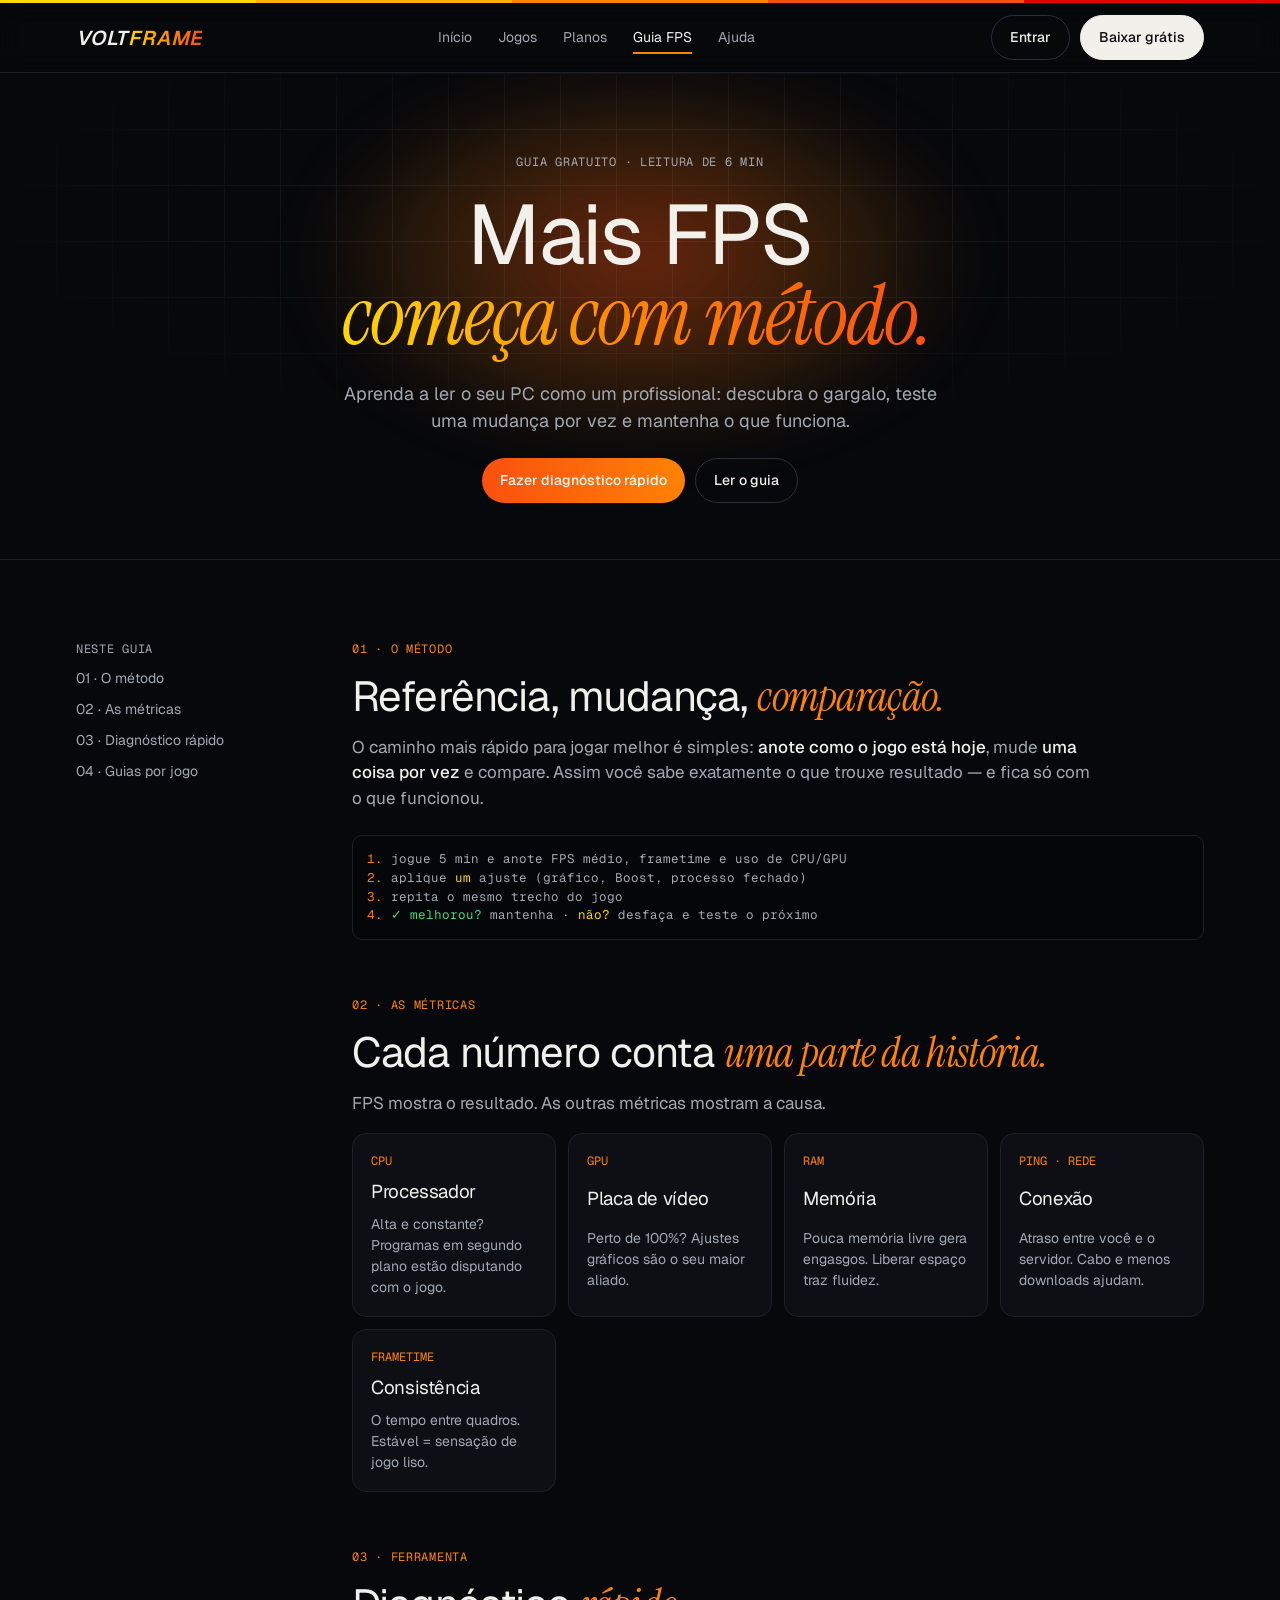
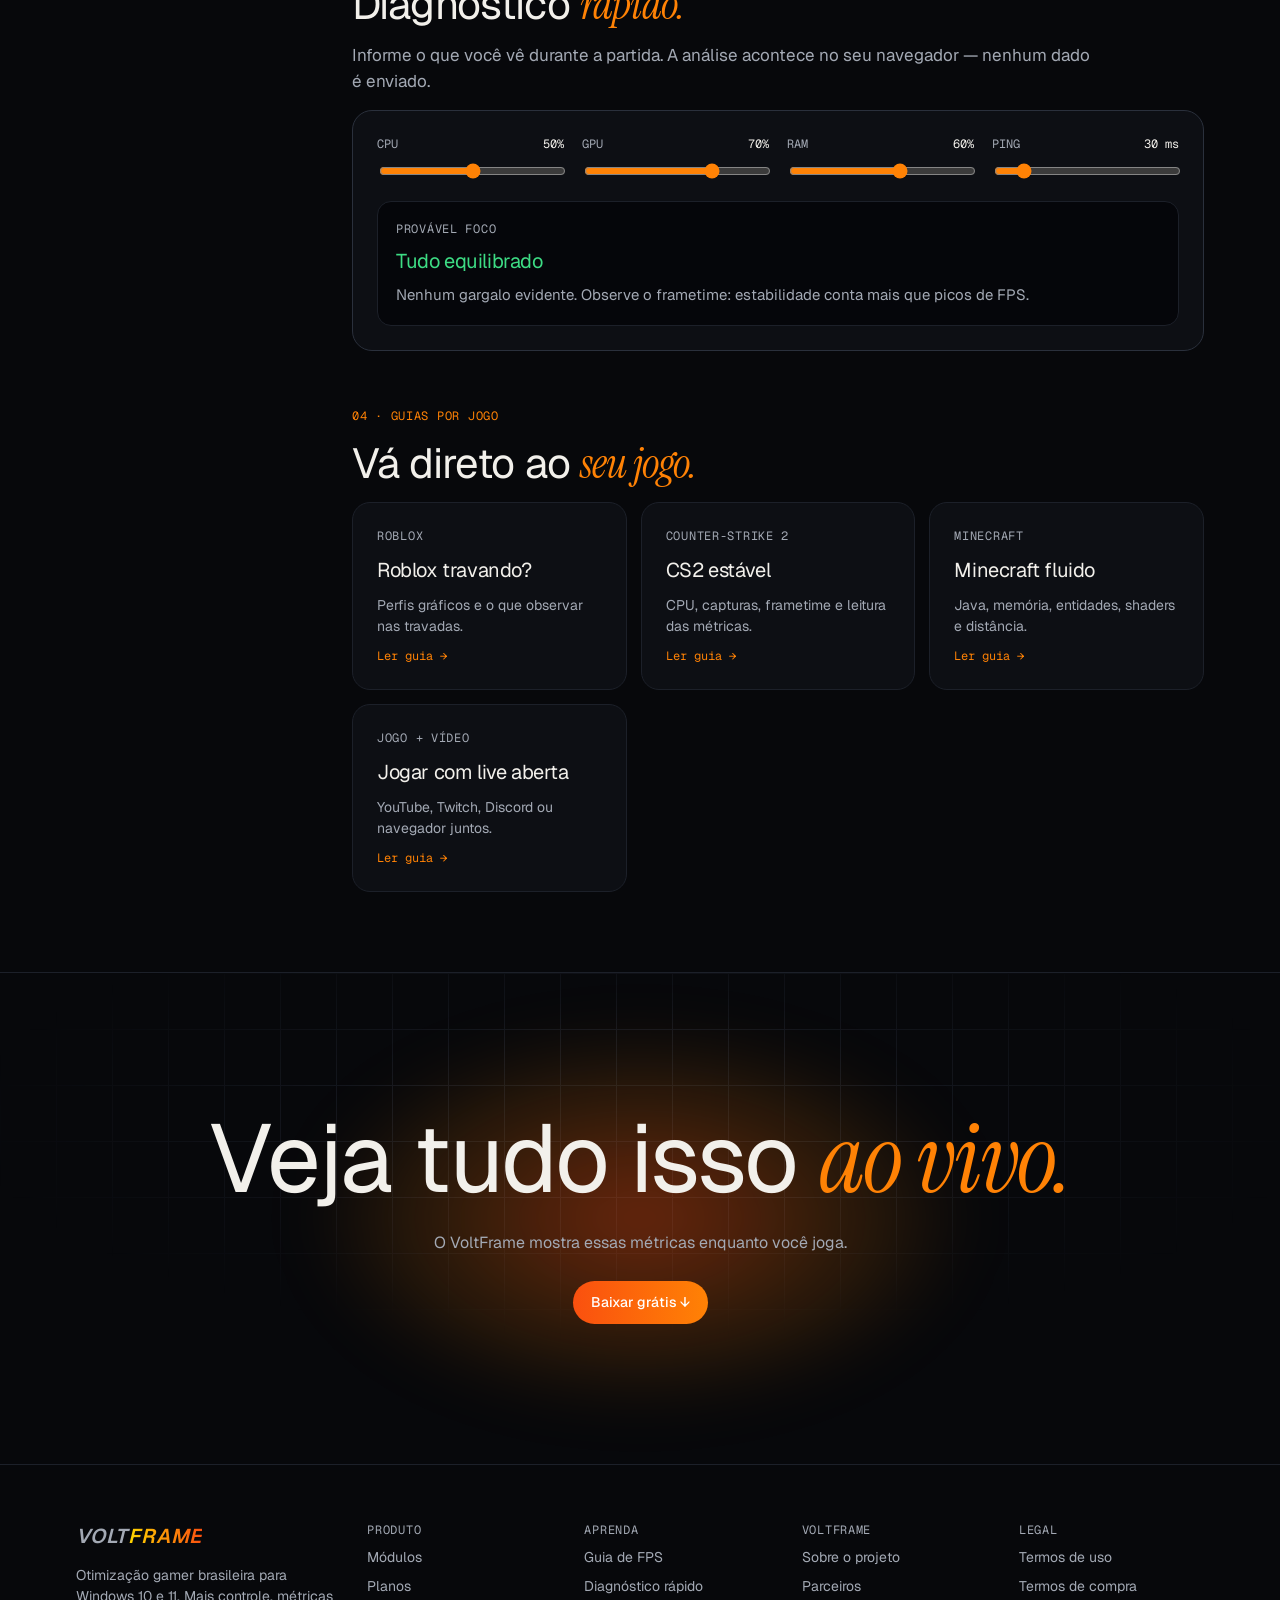
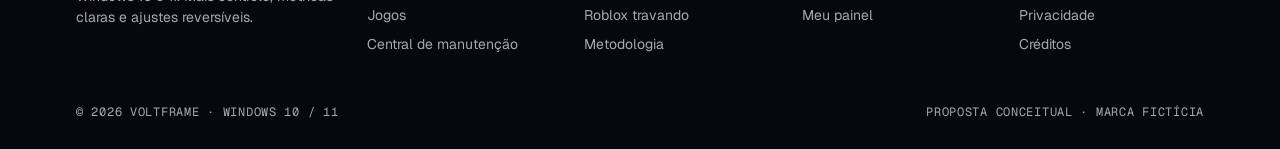
==== guia-fps.html @ 58e5ca70 "Proposta conceitual VoltFrame: home, jogos, planos e guia FPS Co-Authored-By: Claude Opus 5.5 <norep" ====
<!doctype html>
<html lang="pt-BR">
<head>
<meta charset="utf-8">
<meta name="viewport" content="width=device-width, initial-scale=1">
<title>Guia de FPS — VoltFrame</title>
<meta name="description" content="Aprenda a ler CPU, GPU, RAM, rede e frametime e encontre o ajuste certo para o seu PC.">

<link rel="preconnect" href="https://fonts.googleapis.com">
<link href="https://fonts.googleapis.com/css2?family=Instrument+Serif:ital@0;1&family=Geist:wght@400;500;600&family=Geist+Mono:wght@400;500&display=swap" rel="stylesheet">
<link rel="stylesheet" href="styles.css">
</head>
<body data-page="guia">
<main>
<section class="hero sm">
  <div class="gridbg"></div><div class="glow"></div>
  <div class="wrap in">
    <span class="mono">Guia gratuito · leitura de 6 min</span>
    <h1>Mais FPS<br><em class="grad">começa com método.</em></h1>
    <p class="sub">Aprenda a ler o seu PC como um profissional: descubra o gargalo, teste uma mudança por vez e mantenha o que funciona.</p>
    <div class="row" style="justify-content:center"><a class="btn fire" href="#diagnostico">Fazer diagnóstico rápido</a><a class="btn gh" href="#metodo">Ler o guia</a></div>
  </div>
</section>

<section class="blk tight"><div class="wrap layout">
  <nav class="toc" aria-label="Neste guia">
    <span class="mono">Neste guia</span>
    <a href="#metodo">01 · O método</a>
    <a href="#metricas">02 · As métricas</a>
    <a href="#diagnostico">03 · Diagnóstico rápido</a>
    <a href="#guias">04 · Guias por jogo</a>
  </nav>

  <div class="prose">
    <section id="metodo">
      <span class="mono or">01 · O método</span>
      <h2>Referência, mudança, <em>comparação.</em></h2>
      <p>O caminho mais rápido para jogar melhor é simples: <strong>anote como o jogo está hoje</strong>, mude <strong>uma coisa por vez</strong> e compare. Assim você sabe exatamente o que trouxe resultado — e fica só com o que funcionou.</p>
      <div class="term"><span class="k">1.</span> jogue 5 min e anote FPS médio, frametime e uso de CPU/GPU
<span class="k">2.</span> aplique <span class="y">um</span> ajuste (gráfico, Boost, processo fechado)
<span class="k">3.</span> repita o mesmo trecho do jogo
<span class="k">4.</span> <span class="g">✓ melhorou?</span> mantenha · <span class="y">não?</span> desfaça e teste o próximo</div>
    </section>

    <section id="metricas">
      <span class="mono or">02 · As métricas</span>
      <h2>Cada número conta <em>uma parte da história.</em></h2>
      <p>FPS mostra o resultado. As outras métricas mostram a causa.</p>
      <div class="bt">
        <div><b>CPU</b><h3>Processador</h3><p>Alta e constante? Programas em segundo plano estão disputando com o jogo.</p></div>
        <div><b>GPU</b><h3>Placa de vídeo</h3><p>Perto de 100%? Ajustes gráficos são o seu maior aliado.</p></div>
        <div><b>RAM</b><h3>Memória</h3><p>Pouca memória livre gera engasgos. Liberar espaço traz fluidez.</p></div>
        <div><b>PING · REDE</b><h3>Conexão</h3><p>Atraso entre você e o servidor. Cabo e menos downloads ajudam.</p></div>
        <div><b>FRAMETIME</b><h3>Consistência</h3><p>O tempo entre quadros. Estável = sensação de jogo liso.</p></div>
      </div>
    </section>

    <section id="diagnostico">
      <span class="mono or">03 · Ferramenta</span>
      <h2>Diagnóstico <em>rápido.</em></h2>
      <p>Informe o que você vê durante a partida. A análise acontece no seu navegador — nenhum dado é enviado.</p>
      <form class="diag" id="diag" onsubmit="return false">
        <div class="sliders">
          <div class="sl"><label for="cpu">CPU <output id="cpuo">50%</output></label><input type="range" id="cpu" min="0" max="100" value="50"></div>
          <div class="sl"><label for="gpu">GPU <output id="gpuo">70%</output></label><input type="range" id="gpu" min="0" max="100" value="70"></div>
          <div class="sl"><label for="ram">RAM <output id="ramo">60%</output></label><input type="range" id="ram" min="0" max="100" value="60"></div>
          <div class="sl"><label for="ping">PING <output id="pingo">30 ms</output></label><input type="range" id="ping" min="5" max="200" value="30"></div>
        </div>
        <div class="verdict" aria-live="polite"><span class="mono">Provável foco</span><h4 id="vh">—</h4><p id="vp"></p></div>
      </form>
    </section>

    <section id="guias">
      <span class="mono or">04 · Guias por jogo</span>
      <h2>Vá direto ao <em>seu jogo.</em></h2>
      <div class="guides">
        <a class="gd" href="jogos.html#roblox"><span class="mono">Roblox</span><h3>Roblox travando?</h3><p>Perfis gráficos e o que observar nas travadas.</p><span class="go">Ler guia →</span></a>
        <a class="gd" href="jogos.html#cs2"><span class="mono">Counter-Strike 2</span><h3>CS2 estável</h3><p>CPU, capturas, frametime e leitura das métricas.</p><span class="go">Ler guia →</span></a>
        <a class="gd" href="jogos.html#minecraft"><span class="mono">Minecraft</span><h3>Minecraft fluido</h3><p>Java, memória, entidades, shaders e distância.</p><span class="go">Ler guia →</span></a>
        <a class="gd" href="#metricas"><span class="mono">Jogo + vídeo</span><h3>Jogar com live aberta</h3><p>YouTube, Twitch, Discord ou navegador juntos.</p><span class="go">Ler guia →</span></a>
      </div>
    </section>
  </div>
</div></section>

<section class="cta">
  <div class="gridbg"></div><div class="glow" style="top:50%"></div>
  <div class="wrap in">
    <h2>Veja tudo isso <em>ao vivo.</em></h2>
    <p class="sub" style="color:var(--mu)">O VoltFrame mostra essas métricas enquanto você joga.</p>
    <a class="btn fire" href="planos.html">Baixar grátis ↓</a>
  </div>
</section>
</main>
<script src="app.js"></script>
</body>
</html>
---- styles.css ----
:root{
  --bg:#07080B; --bg2:#0D0F14; --bg3:#12151B; --line:#1C2029; --line2:#2A303C;
  --tx:#F2F0EB; --mu:#A3A9B4; --mu2:#737B88;
  --y1:#FFD800; --y2:#FFAF00; --o1:#FF8205; --o2:#FA500F; --r1:#E10500; --ok:#3DDC84; --cy:#4FB7FF;
  --sans:"Geist",system-ui,sans-serif; --serif:"Instrument Serif",Georgia,serif; --mono:"Geist Mono",ui-monospace,monospace;
}
*{box-sizing:border-box}
html{scroll-behavior:smooth}
body{margin:0;background:var(--bg);color:var(--tx);font-family:var(--sans);line-height:1.5;overflow-x:hidden}
a{color:inherit;text-decoration:none}
p{margin:0}
img{max-width:100%;display:block}
h1,h2,h3,h4{margin:0;font-weight:400;letter-spacing:-.02em}
.wrap{max-width:1160px;margin:0 auto;padding:0 16px}
.mono{font-family:var(--mono);font-size:12px;letter-spacing:.06em;text-transform:uppercase;color:var(--mu)}
em.s,h1 em,h2 em{font-family:var(--serif);font-style:italic;font-weight:400}
.grad{background:linear-gradient(90deg,var(--y1),var(--o1),var(--o2));-webkit-background-clip:text;background-clip:text;color:transparent;padding-right:.08em}
.or{color:var(--o1)}
.btn{display:inline-flex;align-items:center;gap:8px;padding:11px 18px;border-radius:999px;font-size:14px;font-weight:500;border:1px solid var(--line2);transition:.2s;cursor:pointer;background:none;color:var(--tx);font-family:var(--sans)}
.btn.pri{background:var(--tx);color:var(--bg);border-color:var(--tx)}
.btn.pri:hover{background:var(--o1);border-color:var(--o1);color:#fff}
.btn.fire{background:linear-gradient(90deg,var(--o2),var(--o1));border:0;color:#fff}
.btn.fire:hover{filter:brightness(1.1)}
.btn.gh:hover{border-color:var(--mu)}
.row{display:flex;flex-wrap:wrap;gap:10px}

/* backdrop */
.gridbg{position:absolute;inset:0;background-image:linear-gradient(var(--line) 1px,transparent 1px),linear-gradient(90deg,var(--line) 1px,transparent 1px);background-size:56px 56px;mask-image:radial-gradient(ellipse 70% 60% at 50% 30%,#000 30%,transparent 75%);-webkit-mask-image:radial-gradient(ellipse 70% 60% at 50% 30%,#000 30%,transparent 75%);opacity:.7;pointer-events:none}
.glow{position:absolute;left:50%;top:38%;width:min(900px,120vw);height:520px;transform:translate(-50%,-50%);background:radial-gradient(closest-side,rgba(250,80,15,.42),rgba(255,130,5,.16) 45%,transparent 75%);filter:blur(30px);pointer-events:none;animation:pulse 6s ease-in-out infinite}
@keyframes pulse{50%{opacity:.7;transform:translate(-50%,-50%) scale(1.06)}}
@media (prefers-reduced-motion:reduce){.glow{animation:none}html{scroll-behavior:auto}}

/* header */
.stripe{display:grid;grid-template-columns:repeat(5,1fr);height:3px}
.stripe i:nth-child(1){background:var(--y1)}.stripe i:nth-child(2){background:var(--y2)}.stripe i:nth-child(3){background:var(--o1)}.stripe i:nth-child(4){background:var(--o2)}.stripe i:nth-child(5){background:var(--r1)}
header.top{position:sticky;top:0;z-index:20;backdrop-filter:blur(12px);-webkit-backdrop-filter:blur(12px);background:rgba(7,8,11,.75);border-bottom:1px solid var(--line)}
nav.main{display:flex;align-items:center;justify-content:space-between;gap:16px;padding:12px 0}
.brand img{height:34px;width:auto}
.links{display:flex;gap:26px;font-size:14px;color:var(--mu)}
.links a:hover,.links a[aria-current=page]{color:var(--tx)}
.links a[aria-current=page]{position:relative}
.links a[aria-current=page]::after{content:"";position:absolute;left:0;right:0;bottom:-6px;height:2px;background:var(--o1)}
.menu{display:none;background:none;border:1px solid var(--line2);color:var(--tx);border-radius:10px;padding:8px 12px;font-family:var(--mono);font-size:12px}
@media (max-width:860px){
  .links{display:none;position:absolute;left:0;right:0;top:100%;flex-direction:column;gap:0;background:var(--bg);border-bottom:1px solid var(--line);padding:8px 16px}
  .links.open{display:flex}
  .links a{padding:12px 0;border-bottom:1px solid var(--line)}
  .links a[aria-current=page]::after{display:none}
  .menu{display:block}
  .navcta .gh{display:none}
}

/* hero */
.hero{position:relative;padding:96px 0 72px;text-align:center;overflow:hidden}
.hero.sm{padding:80px 0 56px}
.hero .in{position:relative;display:grid;justify-items:center;gap:24px}
.pill{display:inline-flex;align-items:center;gap:8px;padding:6px 12px 6px 6px;border:1px solid var(--line2);border-radius:999px;background:rgba(13,15,20,.8);font-size:13px;color:var(--mu)}
.pill b{background:var(--o2);color:#fff;border-radius:999px;padding:2px 8px;font-weight:500;font-size:11px;font-family:var(--mono)}
.hero h1{font-size:clamp(44px,8.5vw,104px);line-height:.95;max-width:960px}
.hero.sm h1{font-size:clamp(40px,7vw,84px)}
.hero .sub{font-size:18px;color:var(--mu);max-width:600px}
.props{display:flex;flex-wrap:wrap;justify-content:center;gap:8px 22px;font-family:var(--mono);font-size:12px;color:var(--mu)}
.props span::before{content:"✓ ";color:var(--ok)}

/* command bar */
.cmd{width:min(640px,100%);border:1px solid var(--line2);background:rgba(13,15,20,.9);border-radius:16px;padding:8px;display:flex;align-items:center;gap:10px;box-shadow:0 0 0 1px rgba(250,80,15,.12),0 20px 80px -20px rgba(250,80,15,.35);text-align:left}
.sr{position:absolute;width:1px;height:1px;overflow:hidden;clip:rect(0 0 0 0)}
.cmd .pr{font-family:var(--mono);color:var(--o1);padding-left:10px}
.cmd input{flex:1;min-width:0;background:none;border:0;outline:0;color:var(--tx);font-family:var(--mono);font-size:15px;padding:10px 0}
.cmd input::placeholder{color:var(--mu2)}
.cmd button{background:var(--o2);color:#fff;border:0;border-radius:10px;padding:10px 16px;font-family:var(--mono);font-size:13px;cursor:pointer;white-space:nowrap}
.out{width:min(640px,100%);font-family:var(--mono);font-size:13px;color:var(--mu);text-align:left;min-height:20px}
.out span{color:var(--y1)}
.out a{color:var(--o1);text-decoration:underline}
.chips{display:flex;flex-wrap:wrap;gap:8px;justify-content:center}
.chips button,.fbtn{background:transparent;border:1px solid var(--line2);color:var(--mu);border-radius:999px;padding:6px 13px;font-family:var(--mono);font-size:12px;cursor:pointer}
.chips button:hover,.fbtn:hover{color:var(--tx);border-color:var(--o1)}
.fbtn[aria-pressed=true]{background:var(--tx);color:var(--bg);border-color:var(--tx)}

/* telemetry */
.tele{position:relative;margin-top:56px;border:1px solid var(--line2);border-radius:18px;background:linear-gradient(180deg,var(--bg2),var(--bg));overflow:hidden;text-align:left}
.tele .bar{display:flex;justify-content:space-between;gap:12px;padding:12px 18px;border-bottom:1px solid var(--line);font-family:var(--mono);font-size:12px;color:var(--mu);flex-wrap:wrap}
.dot{display:inline-block;width:7px;height:7px;border-radius:50%;background:var(--ok);margin-right:6px;box-shadow:0 0 10px var(--ok)}
.tgrid{display:grid;grid-template-columns:repeat(auto-fit,minmax(150px,1fr))}
.tgrid>div{padding:18px;border-right:1px solid var(--line);border-bottom:1px solid var(--line);display:grid;gap:8px;min-width:0}
.tgrid strong{font-size:34px;font-weight:500;font-variant-numeric:tabular-nums}
.tgrid small{font-size:14px;color:var(--mu)}
svg.spark{width:100%;height:34px;display:block}
.tfoot{display:flex;justify-content:space-between;align-items:center;gap:12px;padding:14px 18px;flex-wrap:wrap}
.boost{display:inline-flex;align-items:center;gap:10px;background:linear-gradient(90deg,var(--o2),var(--o1));color:#fff;border:0;border-radius:10px;padding:10px 16px;font-family:var(--mono);font-size:13px;cursor:pointer}
.boost[aria-pressed=true]{background:#14231a;color:var(--ok);box-shadow:inset 0 0 0 1px var(--ok)}

/* sections */
section.blk{padding:112px 0;border-top:1px solid var(--line)}
section.blk.tight{padding:80px 0}
.head{display:grid;gap:16px;max-width:760px;margin-bottom:48px}
.head h2{font-size:clamp(34px,5.5vw,64px);line-height:1}
.head h2 em{color:var(--o1)}
.head p{color:var(--mu);font-size:17px}
.head.c{margin-left:auto;margin-right:auto;text-align:center;justify-items:center}

/* pillars */
.pillars{display:grid;grid-template-columns:repeat(auto-fit,minmax(260px,1fr));gap:14px}
.pillar{background:var(--bg2);border:1px solid var(--line);border-radius:18px;padding:28px;display:grid;gap:12px;align-content:start}
.pillar .ic{width:44px;height:44px;border-radius:12px;display:grid;place-items:center;background:linear-gradient(135deg,rgba(255,175,0,.18),rgba(250,80,15,.18));border:1px solid rgba(250,80,15,.35);color:var(--o1);font-family:var(--mono);font-size:18px}
.pillar h3{font-size:24px}
.pillar p{color:var(--mu)}

/* game logo grid */
.lgrid{display:grid;grid-template-columns:repeat(auto-fit,minmax(170px,1fr));border-top:1px solid var(--line);border-left:1px solid var(--line)}
.lg{position:relative;aspect-ratio:1.4;border-right:1px solid var(--line);border-bottom:1px solid var(--line);display:grid;place-items:center;font-family:var(--serif);font-size:28px;color:var(--mu);outline:0;transition:color .2s,background .2s}
.lg:hover,.lg:focus-visible{color:var(--tx);background:var(--bg2)}
.lg .pop{position:absolute;left:50%;bottom:calc(100% - 18px);transform:translate(-50%,8px);width:260px;max-width:80vw;background:var(--bg3);border:1px solid var(--line2);border-radius:14px;padding:16px;font-family:var(--sans);font-size:14px;text-align:left;color:var(--tx);opacity:0;pointer-events:none;transition:.2s;z-index:3;box-shadow:0 20px 50px -10px #000}
.lg:hover .pop,.lg:focus-visible .pop{opacity:1;transform:translate(-50%,0)}
.pop .mono{display:block;margin-bottom:6px;color:var(--o1)}
.pop p{color:var(--mu);margin-top:6px}
.hint{margin-top:14px;font-family:var(--mono);font-size:12px;color:var(--mu2)}

/* bento */
.bento{display:grid;grid-template-columns:repeat(6,1fr);gap:14px}
.bx{grid-column:span 3;background:var(--bg2);border:1px solid var(--line);border-radius:18px;padding:26px;display:grid;gap:12px;align-content:start;min-width:0}
.bx.w4{grid-column:span 4}.bx.w2{grid-column:span 2}.bx.w6{grid-column:span 6}
.bx h3{font-size:24px}
.bx p{color:var(--mu)}
.bx:hover{border-color:var(--line2)}
@media (max-width:760px){.bx,.bx.w4,.bx.w2{grid-column:span 6}}
.term{font-family:var(--mono);font-size:12.5px;background:#05060A;border:1px solid var(--line);border-radius:10px;padding:14px;color:var(--mu);overflow-x:auto;white-space:pre;margin-top:8px}
.term .k{color:var(--o1)}.term .g{color:var(--ok)}.term .y{color:var(--y1)}
.ram{display:grid;grid-template-columns:repeat(16,1fr);gap:3px;margin-top:8px}
.ram i{aspect-ratio:1;border-radius:2px;background:var(--line)}
.ram i.u{background:var(--o2)}.ram i.c{background:var(--y2)}

/* steps */
.steps{display:grid;grid-template-columns:repeat(auto-fit,minmax(240px,1fr));border-top:1px solid var(--line)}
.steps>div{padding:28px 24px;display:grid;gap:10px;border-right:1px solid var(--line);align-content:start}
.steps>div:last-child{border-right:0}
.steps h3{font-size:22px}.steps p{color:var(--mu)}
@media (max-width:760px){.steps>div{border-right:0;border-bottom:1px solid var(--line);padding-left:0}}

/* faq */
.faq{display:grid;grid-template-columns:repeat(auto-fit,minmax(300px,1fr));gap:48px}
details{border-bottom:1px solid var(--line);padding:20px 0}
summary{cursor:pointer;list-style:none;display:flex;justify-content:space-between;gap:12px;font-size:18px}
summary::-webkit-details-marker{display:none}
summary::after{content:"+";font-family:var(--mono);color:var(--o1)}
details[open] summary::after{content:"−"}
details p{color:var(--mu);margin-top:10px}

/* plans */
.plans{display:grid;grid-template-columns:repeat(auto-fit,minmax(260px,1fr));gap:14px;align-items:stretch}
.plan{border:1px solid var(--line);border-radius:20px;padding:28px;display:grid;gap:16px;align-content:start;background:var(--bg2);position:relative}
.plan.pro{border-color:rgba(250,80,15,.6);box-shadow:0 0 70px -20px rgba(250,80,15,.55)}
.plan .tag{position:absolute;top:-11px;left:24px;background:var(--o2);color:#fff;font-family:var(--mono);font-size:11px;padding:3px 10px;border-radius:999px}
.price{font-size:48px;font-family:var(--serif);line-height:1}
.price small{font-family:var(--sans);font-size:14px;color:var(--mu)}
.plan ul{margin:0;padding:0;list-style:none;display:grid;gap:8px;color:var(--mu);font-size:14px}
.plan li::before{content:"✓  ";color:var(--ok);font-family:var(--mono)}
.plan .btn{justify-content:center}
.toggle{display:inline-flex;border:1px solid var(--line2);border-radius:999px;padding:4px}
.toggle button{background:none;border:0;color:var(--mu);padding:8px 16px;border-radius:999px;font-family:var(--mono);font-size:12px;cursor:pointer}
.toggle button[aria-pressed=true]{background:var(--tx);color:var(--bg)}
.tablewrap{overflow-x:auto;border:1px solid var(--line);border-radius:18px}
table.cmp{width:100%;border-collapse:collapse;min-width:620px;font-size:14px}
.cmp th,.cmp td{padding:16px 20px;border-bottom:1px solid var(--line);text-align:center}
.cmp th:first-child,.cmp td:first-child{text-align:left}
.cmp thead th{font-family:var(--mono);font-size:12px;text-transform:uppercase;color:var(--mu);font-weight:400;background:var(--bg2)}
.cmp thead th.hl{color:var(--o1)}
.cmp td.hl{background:rgba(250,80,15,.05)}
.cmp tr.grp td{font-family:var(--mono);font-size:11px;text-transform:uppercase;color:var(--mu2);background:var(--bg2);text-align:left}
.y{color:var(--ok)} .n{color:var(--mu2)}
.note{margin-top:16px;font-family:var(--mono);font-size:12px;color:var(--mu2)}

/* games page */
.gfilter{display:flex;flex-wrap:wrap;gap:8px;margin-bottom:24px;align-items:center}
.gfilter input{background:var(--bg2);border:1px solid var(--line2);border-radius:999px;color:var(--tx);padding:8px 14px;font-family:var(--mono);font-size:13px;min-width:0;flex:1 1 220px;max-width:320px}
.gcards{display:grid;grid-template-columns:repeat(auto-fill,minmax(270px,1fr));gap:14px}
.gc{background:var(--bg2);border:1px solid var(--line);border-radius:18px;overflow:hidden;display:grid;transition:.2s}
.gc:hover{border-color:var(--line2);transform:translateY(-2px)}
.gc .cover{aspect-ratio:16/8;display:grid;place-items:center;font-family:var(--serif);font-size:38px;position:relative;overflow:hidden}
.gc .cover::after{content:"";position:absolute;inset:0;background-image:linear-gradient(rgba(255,255,255,.06) 1px,transparent 1px),linear-gradient(90deg,rgba(255,255,255,.06) 1px,transparent 1px);background-size:22px 22px}
.gc .body{padding:20px;display:grid;gap:10px}
.gc h3{font-size:20px}
.gc p{color:var(--mu);font-size:14px}
.tags{display:flex;gap:6px;flex-wrap:wrap}
.tags span{font-family:var(--mono);font-size:11px;border:1px solid var(--line2);color:var(--mu);padding:3px 8px;border-radius:999px}
.badge{font-family:var(--mono);font-size:11px;color:var(--ok)}
.badge.star{color:var(--y1)}
.profiles{display:grid;grid-template-columns:repeat(3,1fr);gap:8px;margin-top:6px}
.profiles button{background:var(--bg);border:1px solid var(--line2);color:var(--mu);border-radius:12px;padding:16px 10px;font-family:var(--sans);font-size:14px;cursor:pointer;display:grid;gap:4px}
.profiles button small{font-family:var(--mono);font-size:10px;color:var(--mu2)}
.profiles button[aria-pressed=true]{border-color:var(--o1);color:var(--tx);background:rgba(250,80,15,.08)}
@media (max-width:520px){.profiles{grid-template-columns:1fr}}

/* guide page */
.layout{display:grid;grid-template-columns:220px 1fr;gap:56px}
@media (max-width:860px){.layout{grid-template-columns:1fr}.toc{display:none}}
.toc{position:sticky;top:90px;align-self:start;display:grid;gap:10px;font-size:14px;color:var(--mu)}
.toc a:hover{color:var(--tx)}
.prose{display:grid;gap:56px;min-width:0}
.prose section{display:grid;gap:16px;scroll-margin-top:90px}
.prose h2{font-size:clamp(28px,4vw,42px);line-height:1.05}
.prose h2 em{color:var(--o1)}
.prose p{color:var(--mu);font-size:17px;max-width:68ch}
.prose p strong{color:var(--tx);font-weight:500}
.bt{display:grid;grid-template-columns:repeat(auto-fit,minmax(200px,1fr));gap:12px}
.bt div{background:var(--bg2);border:1px solid var(--line);border-radius:14px;padding:18px;display:grid;gap:8px}
.bt b{font-family:var(--mono);font-size:12px;color:var(--o1);font-weight:400}
.bt p{font-size:14px}
.diag{background:var(--bg2);border:1px solid var(--line2);border-radius:20px;padding:24px;display:grid;gap:20px}
.sliders{display:grid;grid-template-columns:repeat(auto-fit,minmax(180px,1fr));gap:18px}
.sl{display:grid;gap:8px}
.sl label{display:flex;justify-content:space-between;font-family:var(--mono);font-size:12px;color:var(--mu)}
.sl output{color:var(--tx)}
input[type=range]{width:100%;accent-color:var(--o1)}
.verdict{border-radius:14px;padding:18px;background:#05060A;border:1px solid var(--line);display:grid;gap:8px}
.verdict h4{font-size:20px}
.verdict p{font-size:15px}
.guides{display:grid;grid-template-columns:repeat(auto-fit,minmax(240px,1fr));gap:14px}
.gd{background:var(--bg2);border:1px solid var(--line);border-radius:18px;padding:24px;display:grid;gap:10px;align-content:start;transition:.2s}
.gd:hover{border-color:var(--o1)}
.gd h3{font-size:20px}.gd p{color:var(--mu);font-size:14px}
.gd .go{font-family:var(--mono);font-size:12px;color:var(--o1)}

/* cta + footer */
.cta{position:relative;padding:140px 0;text-align:center;overflow:hidden;border-top:1px solid var(--line)}
.cta .in{position:relative;display:grid;justify-items:center;gap:26px}
.cta h2{font-size:clamp(44px,8vw,96px);line-height:.95}
.cta h2 em{color:var(--o1)}
footer.foot{padding:56px 0 28px;border-top:1px solid var(--line)}
.fgrid{display:grid;grid-template-columns:1.4fr repeat(4,1fr);gap:32px;font-size:14px}
@media (max-width:860px){.fgrid{grid-template-columns:repeat(2,1fr)}.fgrid>div:first-child{grid-column:span 2}}
.fgrid div{display:grid;gap:8px;align-content:start;color:var(--mu)}
.fgrid a:hover{color:var(--tx)}
.fgrid img{height:40px;width:auto;margin-bottom:6px}
.legal{margin-top:48px;display:flex;justify-content:space-between;flex-wrap:wrap;gap:12px}
.wm{font-family:var(--sans);font-weight:600;font-size:20px;letter-spacing:.04em;font-style:italic}
.wm b{font-weight:600;background:linear-gradient(90deg,var(--y1),var(--o2));-webkit-background-clip:text;background-clip:text;color:transparent}
.fgrid .wm{margin-bottom:6px}
:root{color-scheme:dark}
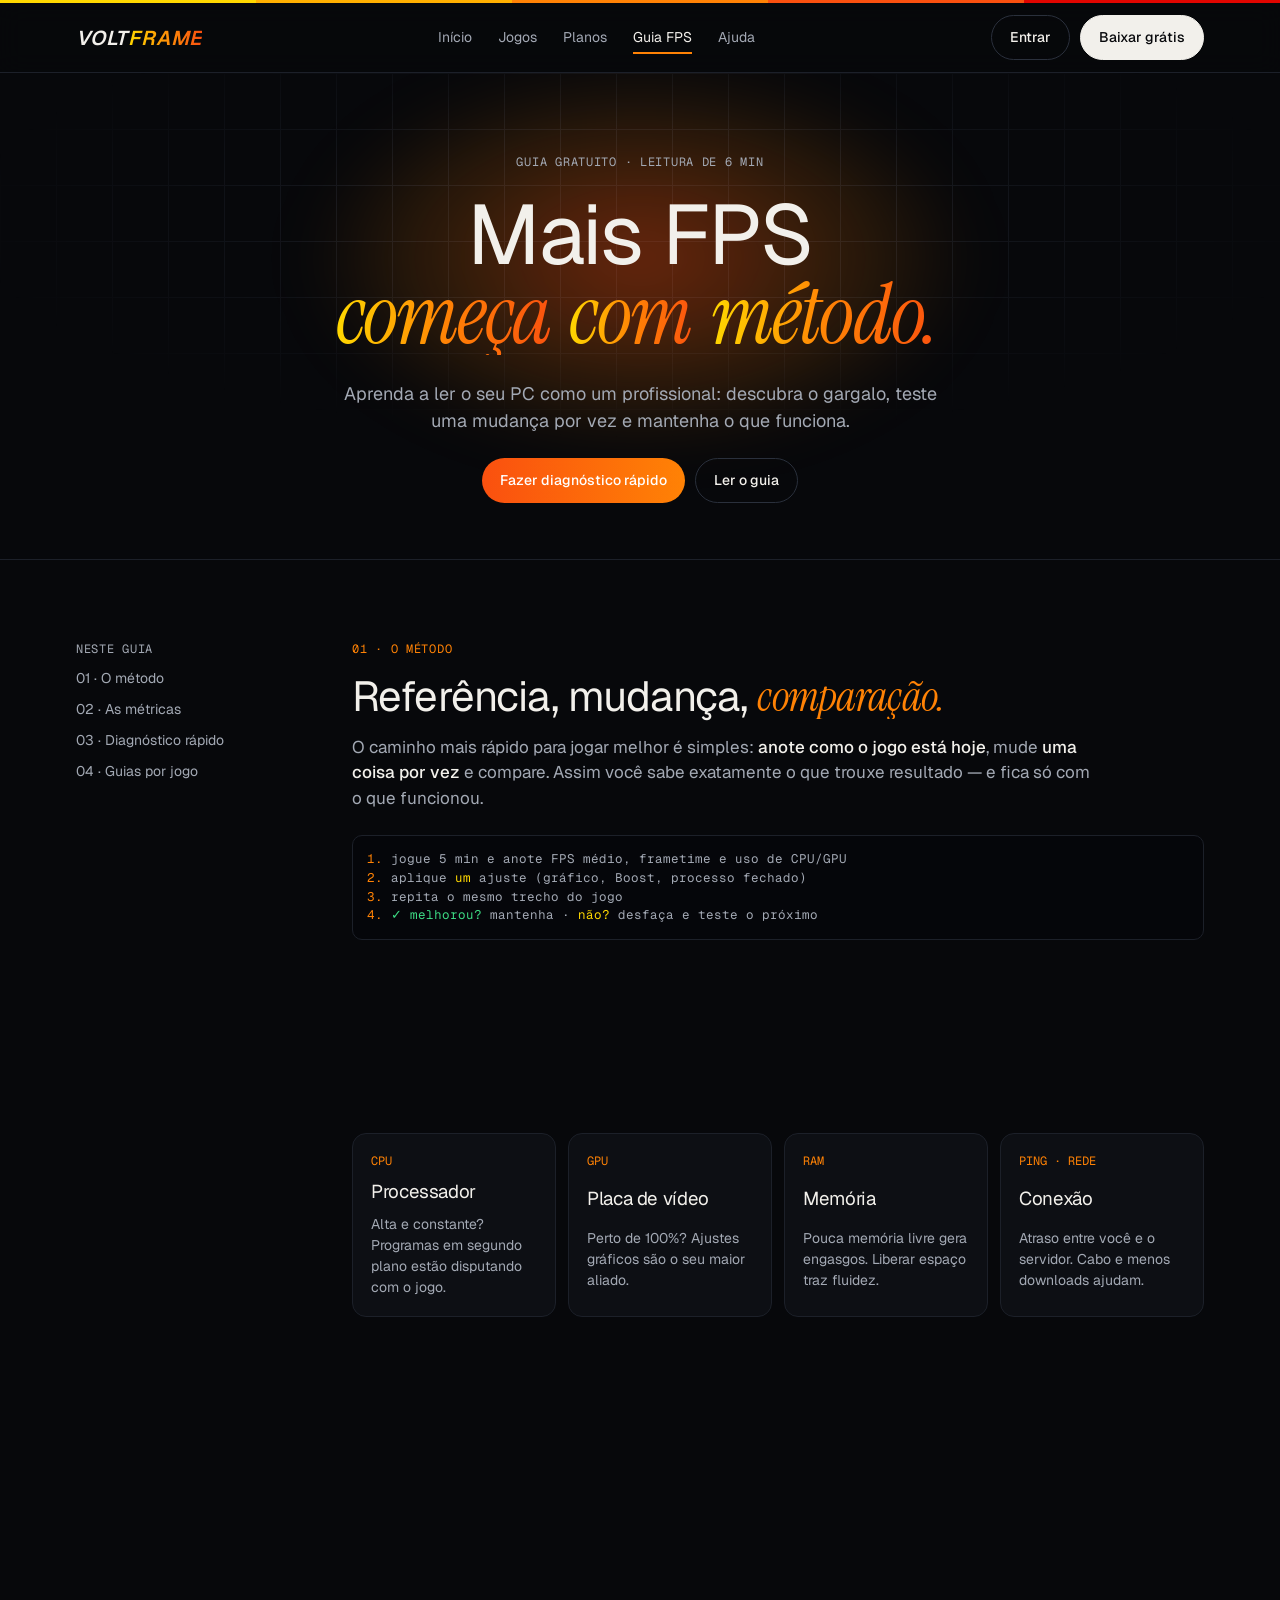
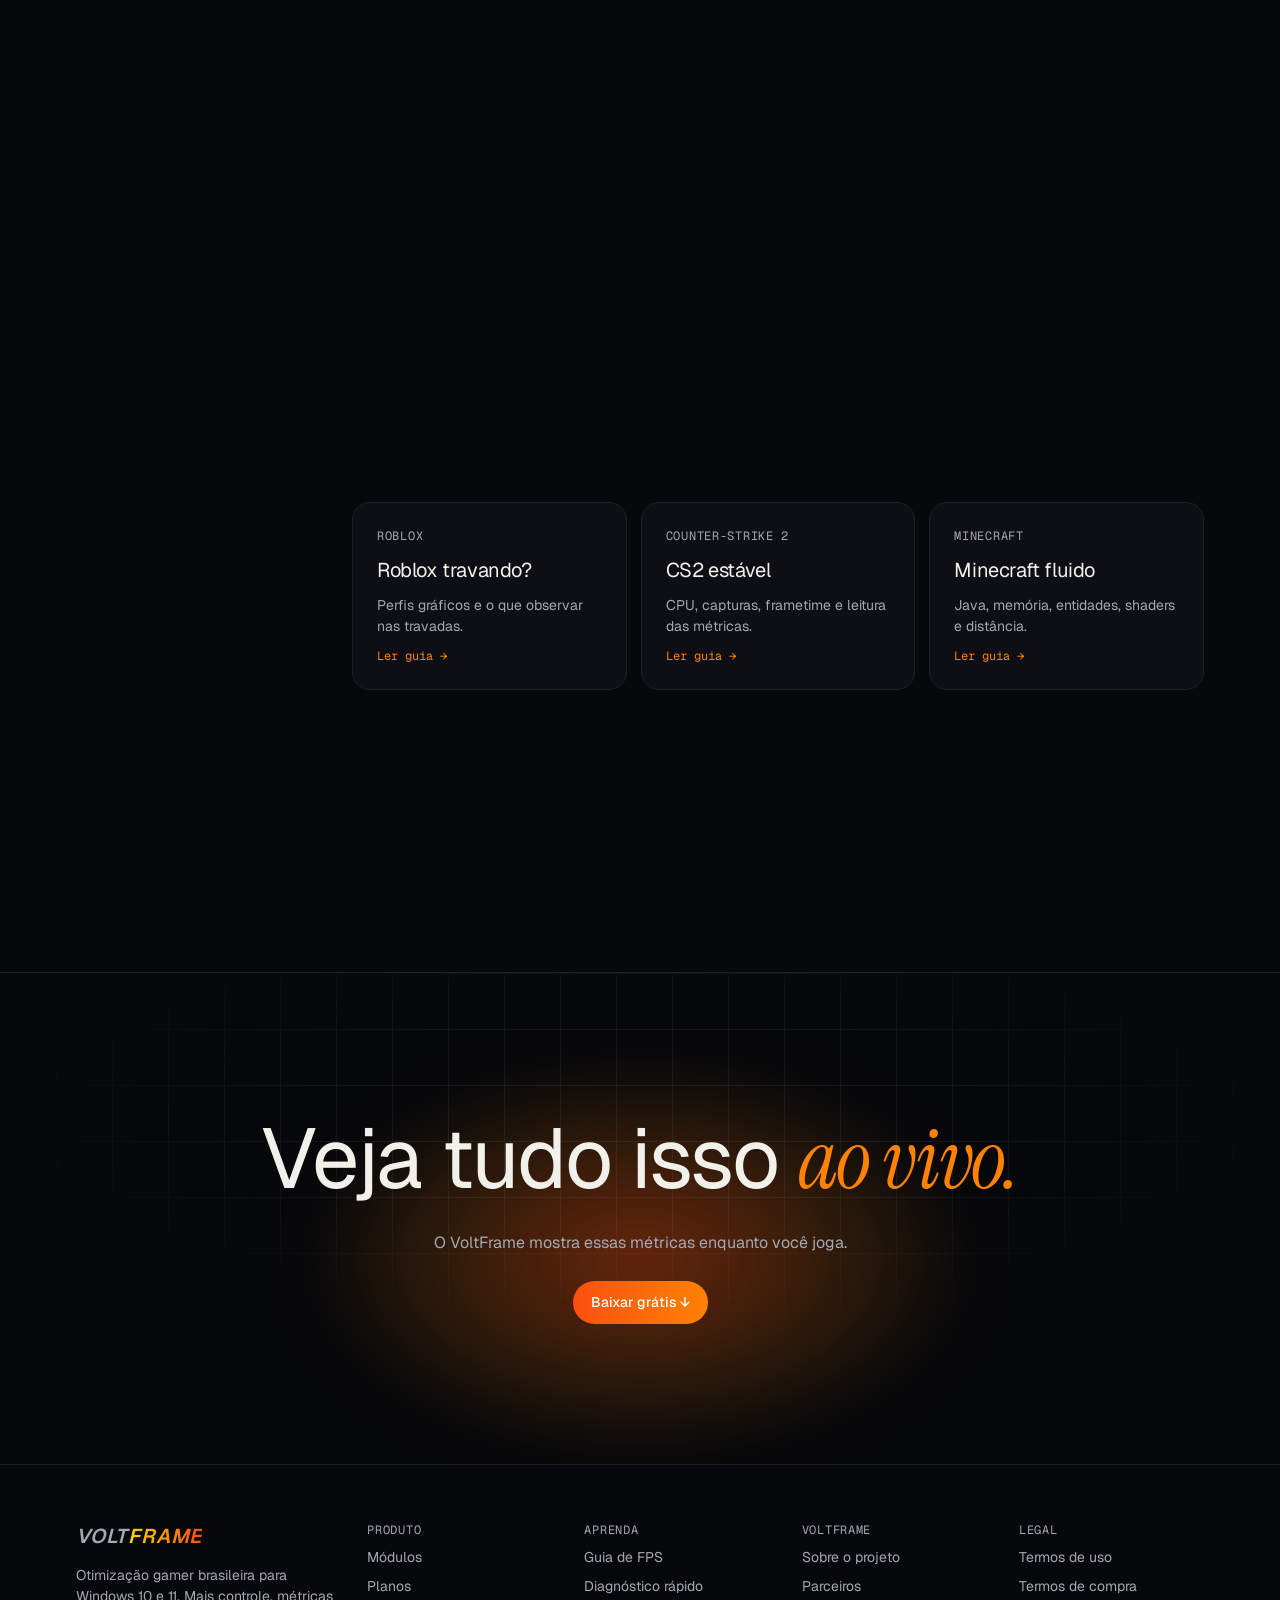
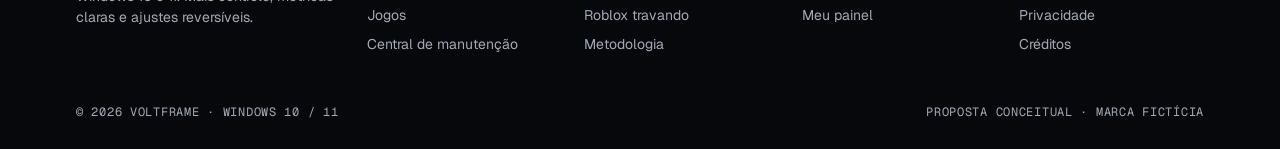
==== commit daa1fdea: "Adiciona camada de motion: transições de página, reveals no scroll, parallax e hovers Co-Authored-By" ====
--- a/guia-fps.html
+++ b/guia-fps.html
@@ -9,6 +9,7 @@
 <link rel="preconnect" href="https://fonts.googleapis.com">
 <link href="https://fonts.googleapis.com/css2?family=Instrument+Serif:ital@0;1&family=Geist:wght@400;500;600&family=Geist+Mono:wght@400;500&display=swap" rel="stylesheet">
 <link rel="stylesheet" href="styles.css">
+<link rel="stylesheet" href="motion.css">
 </head>
 <body data-page="guia">
 <main>
@@ -93,5 +94,6 @@
 </section>
 </main>
 <script src="app.js"></script>
+<script src="motion.js"></script>
 </body>
 </html>
--- a/motion.css
+++ b/motion.css
@@ -0,0 +1,112 @@
+/* Motion layer: page transitions, scroll reveals, hover in/out, scroll-linked effects. */
+@view-transition{navigation:auto}
+::view-transition-old(root){animation:vt-out .28s cubic-bezier(.4,0,1,1) both}
+::view-transition-new(root){animation:vt-in .45s cubic-bezier(.16,1,.3,1) both}
+@keyframes vt-out{to{opacity:0;transform:translateY(-8px);filter:blur(4px)}}
+@keyframes vt-in{from{opacity:0;transform:translateY(12px);filter:blur(6px)}}
+
+:root{--ease-out:cubic-bezier(.16,1,.3,1);--ease-io:cubic-bezier(.65,0,.35,1)}
+
+/* scroll progress */
+.sprog{position:fixed;top:0;left:0;right:0;height:2px;z-index:50;transform-origin:0 50%;transform:scaleX(var(--p,0));background:linear-gradient(90deg,var(--y1),var(--o1),var(--o2),var(--r1));pointer-events:none}
+
+/* header: condense + hide on scroll down */
+header.top{transition:transform .45s var(--ease-out),background .3s,border-color .3s}
+header.top nav.main{transition:padding .35s var(--ease-out)}
+.scrolled header.top{background:rgba(7,8,11,.88)}
+.scrolled header.top nav.main{padding:8px 0}
+.hide-nav header.top{transform:translateY(-110%)}
+
+/* hero intro: words rise in */
+.w{display:inline-block;overflow:hidden;vertical-align:top;padding-bottom:.08em;margin-bottom:-.08em}
+.w>span{display:inline-block;transform:translateY(105%);animation:rise .9s var(--ease-out) forwards;animation-delay:calc(var(--i)*55ms + 120ms)}
+.w>span.grad{padding-right:.08em}
+@keyframes rise{to{transform:none}}
+.intro{opacity:0;transform:translateY(14px);animation:fadeup .8s var(--ease-out) forwards;animation-delay:calc(var(--d,0)*1ms)}
+@keyframes fadeup{to{opacity:1;transform:none}}
+
+/* hero parallax */
+.hero .glow,.cta .glow{translate:0 var(--py,0px)}
+.hero .gridbg{translate:0 calc(var(--py,0px)*-.4)}
+.hero .in{opacity:var(--ho,1);translate:0 calc(var(--py,0px)*-.25)}
+
+/* scroll reveal — only applied to elements that start below the fold */
+/* uses an animation on `translate` so it never fights hover transitions on `transform` */
+.rv.pre{opacity:0}
+.rv.show{animation:reveal .9s var(--ease-out) both;animation-delay:calc(var(--s,0)*70ms)}
+@keyframes reveal{from{opacity:0;translate:0 32px;filter:blur(6px)}}
+
+/* section headings: accent word sweeps in */
+.head h2 em,.prose h2 em,.cta h2 em{display:inline-block;transition:clip-path 1.1s var(--ease-io) .15s;clip-path:inset(0 0 0 0)}
+.rv.pre .head h2 em,.head.rv.pre h2 em,.prose section.rv.pre h2 em{clip-path:inset(0 100% 0 0)}
+
+/* telemetry tilts up into place */
+.tele{transform:perspective(1400px) rotateX(var(--tx,0deg)) scale(var(--ts,1));transform-origin:50% 0;transition:box-shadow .5s}
+.tele:hover{box-shadow:0 30px 120px -40px rgba(250,80,15,.45)}
+
+/* cta headline scales with scroll */
+.cta h2{transform:scale(var(--cs,1));transition:transform .1s linear}
+
+/* steps: line fills as you scroll */
+.steps{position:relative}
+.steps::before{content:"";position:absolute;left:0;top:-1px;height:2px;width:100%;transform-origin:0 50%;transform:scaleX(var(--sp,0));background:linear-gradient(90deg,var(--y1),var(--o2))}
+
+/* ---------- hovers: smooth in AND out ---------- */
+.pillar,.bx,.gc,.gd,.plan{position:relative;isolation:isolate;transition:transform .5s var(--ease-out),border-color .4s,box-shadow .5s var(--ease-out)}
+.pillar::after,.bx::after,.gc::after,.gd::after,.plan::after{content:"";position:absolute;inset:0;border-radius:inherit;pointer-events:none;z-index:-1;opacity:0;transition:opacity .5s;background:radial-gradient(420px circle at var(--mx,50%) var(--my,50%),rgba(250,80,15,.14),transparent 45%)}
+.pillar:hover,.bx:hover,.gd:hover,.plan:hover{transform:translateY(-4px);border-color:var(--line2);box-shadow:0 24px 60px -30px rgba(0,0,0,.9)}
+.gc:hover{transform:translateY(-6px)}
+.pillar:hover::after,.bx:hover::after,.gc:hover::after,.gd:hover::after,.plan:hover::after{opacity:1}
+.plan.pro:hover{box-shadow:0 0 90px -16px rgba(250,80,15,.7)}
+
+.pillar .ic{transition:transform .6s var(--ease-out),background .4s}
+.pillar:hover .ic{transform:rotate(-8deg) scale(1.1)}
+
+.gc .cover span{transition:transform .7s var(--ease-out),letter-spacing .7s var(--ease-out)}
+.gc:hover .cover span{transform:scale(1.08);letter-spacing:.01em}
+.gc .cover::after{transition:background-position 1.2s var(--ease-out)}
+.gc:hover .cover::after{background-position:11px 11px}
+
+.gd .go{display:inline-block;transition:transform .4s var(--ease-out)}
+.gd:hover .go{transform:translateX(6px)}
+
+.lg{transition:color .35s,background .35s}
+.lg .pop{transition:opacity .3s var(--ease-out),transform .45s var(--ease-out)}
+
+/* buttons: magnetic + shine */
+.btn{position:relative;overflow:hidden;translate:var(--bx,0) var(--by,0);transition:translate .35s var(--ease-out),background .3s,border-color .3s,color .3s,box-shadow .4s}
+.btn::before{content:"";position:absolute;inset:0;background:linear-gradient(110deg,transparent 30%,rgba(255,255,255,.35) 50%,transparent 70%);transform:translateX(-120%);transition:transform .7s var(--ease-out);pointer-events:none}
+.btn:hover::before{transform:translateX(120%)}
+.btn.fire:hover{box-shadow:0 10px 40px -10px rgba(250,80,15,.8)}
+
+.links a{transition:color .25s}
+.links a:not([aria-current])::after{content:"";position:absolute;left:0;right:0;bottom:-6px;height:2px;background:var(--o1);transform:scaleX(0);transform-origin:right;transition:transform .4s var(--ease-out)}
+.links a{position:relative}
+.links a:hover::after{transform:scaleX(1);transform-origin:left}
+
+details{transition:border-color .3s}
+details:hover{border-color:var(--line2)}
+details p{animation:none}
+details[open] p{animation:fadeup .5s var(--ease-out)}
+summary::after{transition:transform .35s var(--ease-out)}
+details[open] summary::after{transform:rotate(180deg)}
+
+.chips button,.fbtn,.profiles button,.toggle button{transition:background .25s,color .25s,border-color .25s,transform .3s var(--ease-out)}
+.chips button:active,.fbtn:active,.profiles button:active{transform:scale(.95)}
+
+/* game cards re-enter when filtering */
+.gc.enter{animation:cardin .55s var(--ease-out) both;animation-delay:calc(var(--s,0)*45ms)}
+@keyframes cardin{from{opacity:0;transform:translateY(16px) scale(.97)}}
+
+.verdict h4{transition:color .4s}
+.verdict.pulse{animation:vpulse .5s var(--ease-out)}
+@keyframes vpulse{from{transform:scale(.985);opacity:.6}}
+
+@media (prefers-reduced-motion:reduce){
+  *,*::before,*::after{animation-duration:.01ms!important;animation-delay:0s!important;transition-duration:.01ms!important;transition-delay:0s!important}
+  .w>span,.intro{transform:none;opacity:1}
+  .rv.pre{opacity:1;transform:none;filter:none}
+  .hero .glow,.hero .gridbg,.hero .in{translate:none}
+  .tele,.cta h2{transform:none}
+  @view-transition{navigation:none}
+}
